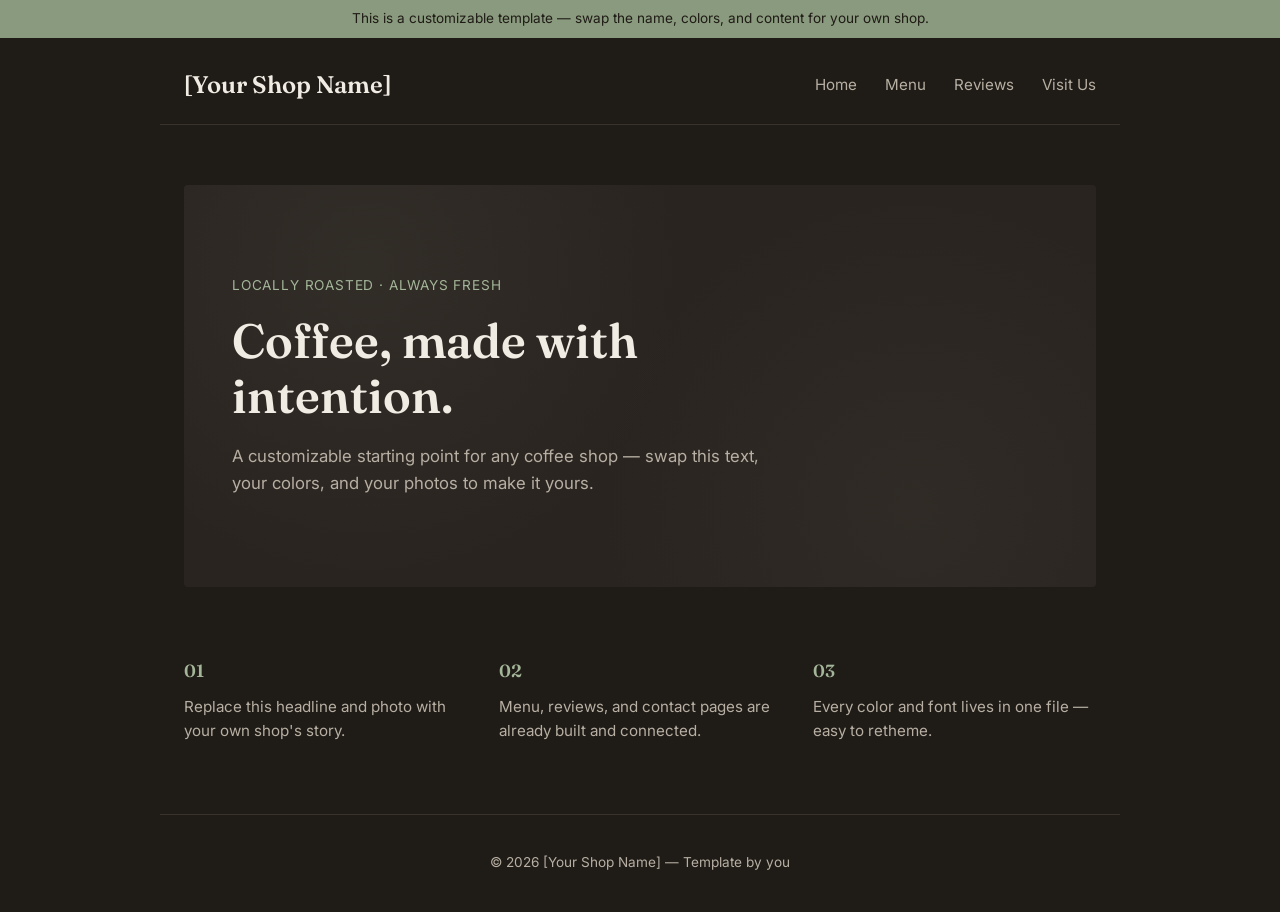
==== index.html @ 9e6f9779 "Initial commit: coffee shop template site" ====
<!DOCTYPE html>
<html lang="en">
<head>
  <meta charset="UTF-8">
  <meta name="viewport" content="width=device-width, initial-scale=1.0">
  <title>[Your Shop Name] | Coffee Shop Website Template</title>
  <link rel="stylesheet" href="css/style.css">
</head>
<body>

  <div class="template-banner">This is a customizable template — swap the name, colors, and content for your own shop.</div>

  <header>
    <h1>[Your Shop Name]</h1>
    <nav id="nav-links">
      <a href="index.html">Home</a>
      <a href="menu.html">Menu</a>
      <a href="reviews.html">Reviews</a>
      <a href="contact.html">Visit Us</a>
    </nav>
    <button id="nav-toggle" aria-label="Toggle navigation menu">☰</button>
  </header>

  <main>
    <section class="hero">
      <div class="hero-text">
        <p class="eyebrow">Locally roasted · Always fresh</p>
        <h2>Coffee, made with intention.</h2>
        <p class="hero-sub">A customizable starting point for any coffee shop — swap this text, your colors, and your photos to make it yours.</p>
      </div>
    </section>

    <section class="feature-row">
      <div class="feature">
        <h3>01</h3>
        <p>Replace this headline and photo with your own shop's story.</p>
      </div>
      <div class="feature">
        <h3>02</h3>
        <p>Menu, reviews, and contact pages are already built and connected.</p>
      </div>
      <div class="feature">
        <h3>03</h3>
        <p>Every color and font lives in one file — easy to retheme.</p>
      </div>
    </section>
  </main>

  <footer>
    <p>&copy; 2026 [Your Shop Name] — Template by you</p>
  </footer>

  <script src="js/nav-toggle.js"></script>
</body>
</html>
---- css/style.css ----
@import url('https://fonts.googleapis.com/css2?family=Fraunces:opsz,wght@9..144,400;9..144,600&family=Inter:wght@400;500;600&display=swap');

:root {
  --bg: #1f1b16;
  --bg-raised: #2a2420;
  --text: #f0ebe3;
  --text-muted: #b7afa3;
  --sage: #8a9a7e;
  --sage-bright: #a4b699;
  --line: #3a332c;
}

* {
  box-sizing: border-box;
}

body {
  margin: 0;
  font-family: "Inter", -apple-system, "Segoe UI", sans-serif;
  background-color: var(--bg);
  color: var(--text);
  line-height: 1.6;
}

h1, h2, h3 {
  font-family: "Fraunces", Georgia, serif;
  font-weight: 600;
}

.template-banner {
  background-color: var(--sage);
  color: #1f1b16;
  text-align: center;
  font-size: 0.85rem;
  padding: 8px 16px;
  font-family: "Inter", sans-serif;
}

header,
main,
footer {
  max-width: 960px;
  margin: 0 auto;
  padding: 0 24px;
}

header {
  display: flex;
  align-items: center;
  justify-content: space-between;
  flex-wrap: wrap;
  gap: 16px;
  padding-top: 28px;
  padding-bottom: 20px;
  border-bottom: 1px solid var(--line);
}

header h1 {
  font-size: 1.5rem;
  margin: 0;
  color: var(--text);
}

nav a {
  color: var(--text-muted);
  text-decoration: none;
  margin-left: 24px;
  font-size: 0.95rem;
  font-family: "Inter", sans-serif;
}

nav a:hover {
  color: var(--sage-bright);
}

#nav-toggle {
  display: none;
  background: none;
  border: 1px solid var(--sage);
  border-radius: 6px;
  font-size: 1.3rem;
  padding: 4px 12px;
  cursor: pointer;
  color: var(--text);
}

/* Hero - photo-forward feel via a textured background block instead of CCB's centered logo+text */
.hero {
  margin-top: 60px;
  padding: 90px 48px;
  border-radius: 4px;
  background-color: var(--bg-raised);
  background-image:
    radial-gradient(circle at 20% 20%, rgba(138, 154, 126, 0.08) 0%, transparent 40%),
    radial-gradient(circle at 80% 80%, rgba(138, 154, 126, 0.06) 0%, transparent 40%);
}

.hero-text {
  max-width: 540px;
}

.eyebrow {
  font-family: "Inter", sans-serif;
  font-size: 0.85rem;
  letter-spacing: 0.06em;
  text-transform: uppercase;
  color: var(--sage-bright);
  margin: 0 0 16px;
}

.hero h2 {
  font-size: 3rem;
  line-height: 1.15;
  margin: 0 0 20px;
  color: var(--text);
}

.hero-sub {
  font-size: 1.05rem;
  color: var(--text-muted);
  margin: 0;
}

/* Feature row - the "how to use this template" structure */
.feature-row {
  display: grid;
  grid-template-columns: repeat(3, 1fr);
  gap: 32px;
  margin: 70px 0;
}

.feature h3 {
  font-size: 1.1rem;
  color: var(--sage-bright);
  margin: 0 0 10px;
}

.feature p {
  font-family: "Inter", sans-serif;
  font-size: 0.95rem;
  color: var(--text-muted);
  margin: 0;
}

footer {
  padding: 24px 24px;
  margin-top: 40px;
  border-top: 1px solid var(--line);
  text-align: center;
  font-size: 0.85rem;
  color: var(--text-muted);
  font-family: "Inter", sans-serif;
}

@media (max-width: 600px) {
  header {
    flex-direction: row;
  }

  #nav-toggle {
    display: block;
  }

  #nav-links {
    display: none;
    flex-direction: column;
    width: 100%;
    order: 3;
  }

  #nav-links.nav-open {
    display: flex;
  }

  #nav-links a {
    margin: 0;
    padding: 10px 0;
    border-top: 1px solid var(--line);
  }

  .hero {
    padding: 50px 24px;
  }

  .hero h2 {
    font-size: 2.2rem;
  }

  .feature-row {
    grid-template-columns: 1fr;
  }
}

/* ---- Menu / Reviews / Visit Us shared page header ---- */
.menu-page,
.reviews-page,
.visit-page {
  padding: 50px 0 70px;
}

.menu-page h2,
.reviews-page h2,
.visit-page h2 {
  font-size: 2.4rem;
  margin: 0 0 6px;
  color: var(--text);
}

.menu-note {
  font-family: "Inter", sans-serif;
  color: var(--text-muted);
  font-style: italic;
  font-size: 0.9rem;
  margin-bottom: 36px;
}

/* Menu tabs - click to switch category, only one shown at a time */
.menu-tabs {
  display: flex;
  flex-wrap: wrap;
  gap: 8px;
  margin-bottom: 30px;
  border-bottom: 1px solid var(--line);
  padding-bottom: 16px;
}

.menu-tab {
  font-family: "Inter", sans-serif;
  font-size: 0.92rem;
  font-weight: 600;
  background: none;
  border: 1px solid var(--line);
  border-radius: 999px;
  padding: 8px 18px;
  color: var(--text-muted);
  cursor: pointer;
}

.menu-tab:hover {
  border-color: var(--sage);
  color: var(--text);
}

.menu-tab-active {
  background-color: var(--sage);
  border-color: var(--sage);
  color: #1f1b16;
}

.menu-list {
  display: flex;
  flex-direction: column;
  gap: 12px;
}

.menu-item {
  background-color: var(--bg-raised);
  border-radius: 4px;
  padding: 16px 20px;
  border: 1px solid var(--line);
}

.menu-item-top {
  display: flex;
  justify-content: space-between;
  align-items: baseline;
  font-family: "Inter", sans-serif;
  font-weight: 600;
}

.menu-item-name {
  font-size: 1.05rem;
  color: var(--text);
}

.menu-item-price {
  color: var(--sage-bright);
}

.menu-item-desc {
  margin: 8px 0 0;
  font-family: "Inter", sans-serif;
  font-size: 0.92rem;
  color: var(--text-muted);
}

/* Reviews */
.rating-summary {
  display: flex;
  align-items: baseline;
  gap: 10px;
  margin-bottom: 36px;
}

.rating-number {
  font-family: "Fraunces", Georgia, serif;
  font-size: 4.5rem;
  font-weight: 600;
  color: var(--sage-bright);
  line-height: 1;
}

.rating-out-of {
  font-family: "Inter", sans-serif;
  font-size: 1.2rem;
  color: var(--text-muted);
}

.rating-count {
  font-family: "Inter", sans-serif;
  font-size: 0.9rem;
  color: var(--text-muted);
  margin-left: 4px;
}

.review-card {
  background-color: var(--bg-raised);
  border: 1px solid var(--line);
  border-radius: 4px;
  padding: 18px 22px;
  margin-bottom: 14px;
}

.review-stars {
  color: var(--sage-bright);
  font-size: 1.1rem;
  letter-spacing: 2px;
  margin-bottom: 8px;
}

.review-summary {
  margin: 0;
  font-family: "Inter", sans-serif;
  font-size: 0.95rem;
  color: var(--text-muted);
  line-height: 1.5;
}

/* Visit Us */
.visit-tabs {
  display: flex;
  gap: 8px;
  margin-bottom: 30px;
  border-bottom: 1px solid var(--line);
  padding-bottom: 16px;
}

.locations {
  display: flex;
  flex-wrap: wrap;
  gap: 20px;
  margin: 30px 0 50px;
}

.location-card {
  background-color: var(--bg-raised);
  border: 1px solid var(--line);
  border-radius: 4px;
  padding: 24px;
  flex: 1;
  min-width: 240px;
}

.location-card h3 {
  margin: 0 0 12px;
  font-size: 1.2rem;
}

.location-address,
.location-hours {
  font-family: "Inter", sans-serif;
  color: var(--text-muted);
  font-size: 0.92rem;
  margin: 0 0 10px;
}

.location-phone {
  margin: 0 0 10px;
  font-family: "Inter", sans-serif;
  font-weight: 600;
}

.location-phone a {
  color: var(--sage-bright);
  text-decoration: none;
}

.location-phone a:hover {
  text-decoration: underline;
}

.contact-heading {
  font-size: 1.3rem;
  margin-bottom: 18px;
}

#contact-form {
  display: flex;
  flex-direction: column;
  gap: 6px;
  max-width: 460px;
  font-family: "Inter", sans-serif;
}

#contact-form label {
  font-weight: 600;
  font-size: 0.88rem;
  margin-top: 10px;
  color: var(--text-muted);
}

#contact-form input,
#contact-form textarea {
  font-family: inherit;
  font-size: 1rem;
  padding: 10px 12px;
  border: 1px solid var(--line);
  border-radius: 4px;
  background-color: var(--bg-raised);
  color: var(--text);
}

#contact-form input:focus,
#contact-form textarea:focus {
  outline: 2px solid var(--sage);
  border-color: var(--sage);
}

#contact-form button {
  margin-top: 16px;
  padding: 12px 20px;
  background-color: var(--sage);
  color: #1f1b16;
  border: none;
  border-radius: 4px;
  font-size: 1rem;
  font-weight: 600;
  font-family: inherit;
  cursor: pointer;
  align-self: flex-start;
}

#contact-form button:hover {
  background-color: var(--sage-bright);
}
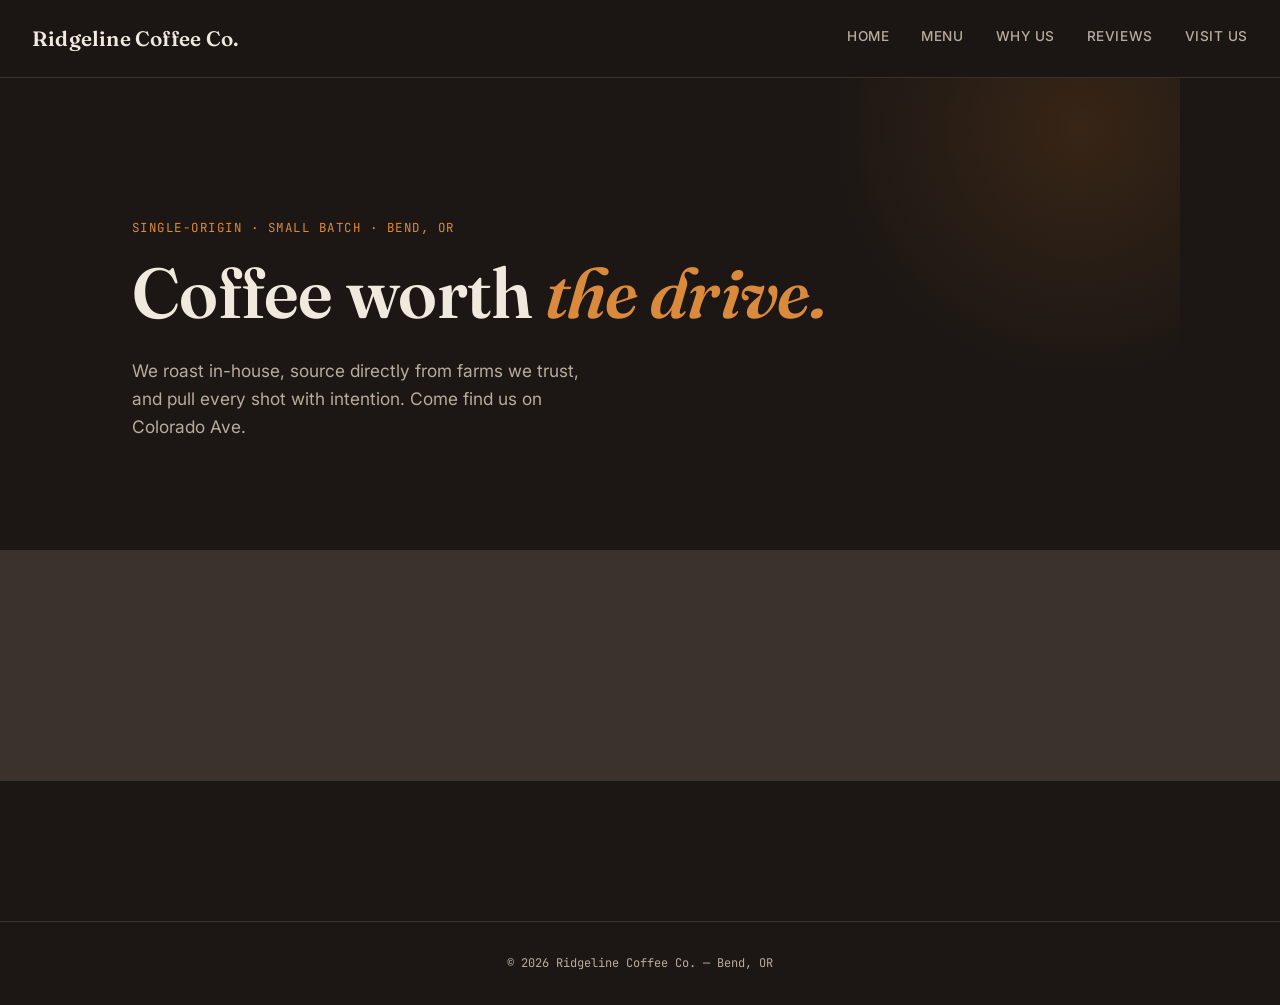
==== commit cd4ab01e: "Redesign: roastery spec-sheet style, new Why Us page" ====
--- a/index.html
+++ b/index.html
@@ -3,18 +3,19 @@
 <head>
   <meta charset="UTF-8">
   <meta name="viewport" content="width=device-width, initial-scale=1.0">
-  <title>[Your Shop Name] | Coffee Shop Website Template</title>
+  <title>Ridgeline Coffee Co. | Bend, OR</title>
+  <link rel="preconnect" href="https://fonts.googleapis.com">
+  <link href="https://fonts.googleapis.com/css2?family=Fraunces:ital,wght@0,400;0,500;0,600;1,500&family=Inter:wght@400;500;600&family=JetBrains+Mono:wght@400;500&display=swap" rel="stylesheet">
   <link rel="stylesheet" href="css/style.css">
 </head>
 <body>
 
-  <div class="template-banner">This is a customizable template — swap the name, colors, and content for your own shop.</div>
-
   <header>
-    <h1>[Your Shop Name]</h1>
+    <h1>Ridgeline Coffee Co.</h1>
     <nav id="nav-links">
       <a href="index.html">Home</a>
       <a href="menu.html">Menu</a>
+      <a href="why-us.html">Why Us</a>
       <a href="reviews.html">Reviews</a>
       <a href="contact.html">Visit Us</a>
     </nav>
@@ -23,33 +24,35 @@
 
   <main>
     <section class="hero">
-      <div class="hero-text">
-        <p class="eyebrow">Locally roasted · Always fresh</p>
-        <h2>Coffee, made with intention.</h2>
-        <p class="hero-sub">A customizable starting point for any coffee shop — swap this text, your colors, and your photos to make it yours.</p>
-      </div>
+      <p class="eyebrow">Single-origin · Small batch · Bend, OR</p>
+      <h2>Coffee worth <em>the drive.</em></h2>
+      <p class="hero-sub">We roast in-house, source directly from farms we trust, and pull every shot with intention. Come find us on Colorado Ave.</p>
     </section>
 
     <section class="feature-row">
-      <div class="feature">
-        <h3>01</h3>
-        <p>Replace this headline and photo with your own shop's story.</p>
+      <div class="feature reveal">
+        <p class="feature-num">01 / Roasting</p>
+        <h3>In-house roasting</h3>
+        <p>Every bean we serve is roasted right here in Bend — never shipped in pre-roasted from a warehouse.</p>
       </div>
-      <div class="feature">
-        <h3>02</h3>
-        <p>Menu, reviews, and contact pages are already built and connected.</p>
+      <div class="feature reveal">
+        <p class="feature-num">02 / Sourcing</p>
+        <h3>Direct trade</h3>
+        <p>We work directly with farms in Ethiopia, Colombia, and Guatemala. The chalkboard tells you exactly where your cup came from.</p>
       </div>
-      <div class="feature">
-        <h3>03</h3>
-        <p>Every color and font lives in one file — easy to retheme.</p>
+      <div class="feature reveal">
+        <p class="feature-num">03 / Since 2019</p>
+        <h3>A Bend fixture</h3>
+        <p>Founded by Maya Sorensen, Ridgeline has been a neighborhood staple on the west side of Bend since day one.</p>
       </div>
     </section>
   </main>
 
   <footer>
-    <p>&copy; 2026 [Your Shop Name] — Template by you</p>
+    <p>&copy; 2026 Ridgeline Coffee Co. — Bend, OR</p>
   </footer>
 
   <script src="js/nav-toggle.js"></script>
+  <script src="js/scroll-reveal.js"></script>
 </body>
 </html>
--- a/css/style.css
+++ b/css/style.css
@@ -1,445 +1,673 @@
-@import url('https://fonts.googleapis.com/css2?family=Fraunces:opsz,wght@9..144,400;9..144,600&family=Inter:wght@400;500;600&display=swap');
-
+/* ===== Tokens ===== */
 :root {
-  --bg: #1f1b16;
-  --bg-raised: #2a2420;
-  --text: #f0ebe3;
-  --text-muted: #b7afa3;
-  --sage: #8a9a7e;
-  --sage-bright: #a4b699;
-  --line: #3a332c;
+  --bg: #1C1714;
+  --bg-elevated: #251E19;
+  --text: #F0E9DE;
+  --text-muted: #B8AC9C;
+  --accent: #B5651D;
+  --accent-bright: #D98A3D;
+  --line: #3A322B;
+  --font-display: "Fraunces", serif;
+  --font-body: "Inter", sans-serif;
+  --font-mono: "JetBrains Mono", "Courier New", monospace;
 }
 
 * {
   box-sizing: border-box;
 }
 
+html {
+  scroll-behavior: smooth;
+}
+
 body {
   margin: 0;
-  font-family: "Inter", -apple-system, "Segoe UI", sans-serif;
   background-color: var(--bg);
   color: var(--text);
+  font-family: var(--font-body);
   line-height: 1.6;
-}
-
-h1, h2, h3 {
-  font-family: "Fraunces", Georgia, serif;
-  font-weight: 600;
-}
-
-.template-banner {
-  background-color: var(--sage);
-  color: #1f1b16;
-  text-align: center;
-  font-size: 0.85rem;
-  padding: 8px 16px;
-  font-family: "Inter", sans-serif;
-}
-
-header,
-main,
-footer {
-  max-width: 960px;
+  -webkit-font-smoothing: antialiased;
+}
+
+a {
+  color: inherit;
+}
+
+img {
+  max-width: 100%;
+  display: block;
+}
+
+.wrap {
+  max-width: 1080px;
   margin: 0 auto;
-  padding: 0 24px;
-}
-
+  padding: 0 32px;
+}
+
+/* ===== Reveal-on-scroll ===== */
+.reveal {
+  opacity: 0;
+  transform: translateY(24px);
+  transition: opacity 0.8s cubic-bezier(0.16, 1, 0.3, 1), transform 0.8s cubic-bezier(0.16, 1, 0.3, 1);
+}
+
+.reveal.is-visible {
+  opacity: 1;
+  transform: translateY(0);
+}
+
+@media (prefers-reduced-motion: reduce) {
+  .reveal {
+    opacity: 1;
+    transform: none;
+    transition: none;
+  }
+  html {
+    scroll-behavior: auto;
+  }
+}
+
+/* ===== Header ===== */
 header {
+  position: sticky;
+  top: 0;
+  z-index: 100;
   display: flex;
   align-items: center;
   justify-content: space-between;
-  flex-wrap: wrap;
-  gap: 16px;
-  padding-top: 28px;
-  padding-bottom: 20px;
+  padding: 22px 32px;
+  background-color: rgba(28, 23, 20, 0.88);
+  backdrop-filter: blur(10px);
   border-bottom: 1px solid var(--line);
 }
 
 header h1 {
-  font-size: 1.5rem;
-  margin: 0;
+  font-family: var(--font-display);
+  font-size: 1.3rem;
+  font-weight: 600;
+  letter-spacing: 0.01em;
+  margin: 0;
+}
+
+nav#nav-links {
+  display: flex;
+  gap: 32px;
+}
+
+nav#nav-links a {
+  text-decoration: none;
+  color: var(--text-muted);
+  font-size: 0.85rem;
+  letter-spacing: 0.04em;
+  text-transform: uppercase;
+  font-weight: 500;
+  position: relative;
+  padding-bottom: 4px;
+  transition: color 0.25s ease;
+}
+
+nav#nav-links a::after {
+  content: "";
+  position: absolute;
+  left: 0;
+  bottom: 0;
+  width: 0;
+  height: 1px;
+  background-color: var(--accent-bright);
+  transition: width 0.3s ease;
+}
+
+nav#nav-links a:hover {
   color: var(--text);
 }
 
-nav a {
-  color: var(--text-muted);
-  text-decoration: none;
-  margin-left: 24px;
-  font-size: 0.95rem;
-  font-family: "Inter", sans-serif;
-}
-
-nav a:hover {
-  color: var(--sage-bright);
+nav#nav-links a:hover::after {
+  width: 100%;
 }
 
 #nav-toggle {
   display: none;
   background: none;
-  border: 1px solid var(--sage);
-  border-radius: 6px;
-  font-size: 1.3rem;
-  padding: 4px 12px;
+  border: none;
+  color: var(--text);
+  font-size: 1.4rem;
   cursor: pointer;
-  color: var(--text);
-}
-
-/* Hero - photo-forward feel via a textured background block instead of CCB's centered logo+text */
+}
+
+/* ===== Hero ===== */
 .hero {
-  margin-top: 60px;
-  padding: 90px 48px;
-  border-radius: 4px;
-  background-color: var(--bg-raised);
-  background-image:
-    radial-gradient(circle at 20% 20%, rgba(138, 154, 126, 0.08) 0%, transparent 40%),
-    radial-gradient(circle at 80% 80%, rgba(138, 154, 126, 0.06) 0%, transparent 40%);
-}
-
-.hero-text {
-  max-width: 540px;
+  position: relative;
+  padding: 140px 32px 110px;
+  max-width: 1080px;
+  margin: 0 auto;
+  overflow: hidden;
+}
+
+.hero::before {
+  content: "";
+  position: absolute;
+  top: -200px;
+  right: -150px;
+  width: 500px;
+  height: 500px;
+  background: radial-gradient(circle, rgba(181, 101, 29, 0.18) 0%, transparent 70%);
+  pointer-events: none;
 }
 
 .eyebrow {
-  font-family: "Inter", sans-serif;
-  font-size: 0.85rem;
-  letter-spacing: 0.06em;
+  font-family: var(--font-mono);
+  font-size: 0.78rem;
+  letter-spacing: 0.12em;
   text-transform: uppercase;
-  color: var(--sage-bright);
-  margin: 0 0 16px;
+  color: var(--accent-bright);
+  margin: 0 0 18px;
+  opacity: 0;
+  animation: rise 0.7s cubic-bezier(0.16, 1, 0.3, 1) 0.1s forwards;
 }
 
 .hero h2 {
-  font-size: 3rem;
-  line-height: 1.15;
-  margin: 0 0 20px;
-  color: var(--text);
+  font-family: var(--font-display);
+  font-size: clamp(2.6rem, 6vw, 4.4rem);
+  font-weight: 600;
+  line-height: 1.04;
+  letter-spacing: -0.01em;
+  margin: 0 0 28px;
+  max-width: 760px;
+  opacity: 0;
+  animation: rise 0.8s cubic-bezier(0.16, 1, 0.3, 1) 0.25s forwards;
+}
+
+.hero h2 em {
+  font-style: italic;
+  color: var(--accent-bright);
 }
 
 .hero-sub {
-  font-size: 1.05rem;
-  color: var(--text-muted);
-  margin: 0;
-}
-
-/* Feature row - the "how to use this template" structure */
+  font-size: 1.08rem;
+  color: var(--text-muted);
+  max-width: 480px;
+  margin: 0;
+  opacity: 0;
+  animation: rise 0.8s cubic-bezier(0.16, 1, 0.3, 1) 0.4s forwards;
+}
+
+@keyframes rise {
+  from { opacity: 0; transform: translateY(18px); }
+  to { opacity: 1; transform: translateY(0); }
+}
+
+/* ===== Feature row ===== */
 .feature-row {
   display: grid;
   grid-template-columns: repeat(3, 1fr);
-  gap: 32px;
-  margin: 70px 0;
+  gap: 1px;
+  background-color: var(--line);
+  border-top: 1px solid var(--line);
+  border-bottom: 1px solid var(--line);
+  margin-bottom: 140px;
+}
+
+.feature {
+  background-color: var(--bg);
+  padding: 44px 36px;
+}
+
+.feature-num {
+  font-family: var(--font-mono);
+  font-size: 0.78rem;
+  color: var(--accent-bright);
+  margin: 0 0 14px;
 }
 
 .feature h3 {
-  font-size: 1.1rem;
-  color: var(--sage-bright);
+  font-family: var(--font-display);
+  font-size: 1.3rem;
+  font-weight: 600;
   margin: 0 0 10px;
 }
 
 .feature p {
-  font-family: "Inter", sans-serif;
+  font-size: 0.92rem;
+  color: var(--text-muted);
+  margin: 0;
+  line-height: 1.65;
+}
+
+/* ===== Section heading shared ===== */
+.section-heading {
+  padding: 0 32px;
+  max-width: 1080px;
+  margin: 0 auto 50px;
+}
+
+.section-heading h2 {
+  font-family: var(--font-display);
+  font-size: clamp(2rem, 4vw, 2.8rem);
+  font-weight: 600;
+  margin: 8px 0 0;
+}
+
+/* ===== Menu — spec sheet style ===== */
+.menu-page {
+  padding: 70px 0 90px;
+}
+
+.menu-tabs {
+  display: flex;
+  gap: 8px;
+  flex-wrap: wrap;
+  margin-bottom: 48px;
+  padding: 0 32px;
+  max-width: 1080px;
+  margin-left: auto;
+  margin-right: auto;
+}
+
+.menu-tab {
+  font-family: var(--font-mono);
+  font-size: 0.8rem;
+  letter-spacing: 0.04em;
+  text-transform: uppercase;
+  background: none;
+  border: 1px solid var(--line);
+  color: var(--text-muted);
+  padding: 10px 18px;
+  border-radius: 100px;
+  cursor: pointer;
+  transition: all 0.25s ease;
+}
+
+.menu-tab:hover {
+  border-color: var(--accent);
+  color: var(--text);
+}
+
+.menu-tab-active {
+  background-color: var(--accent);
+  border-color: var(--accent);
+  color: var(--bg);
+  font-weight: 600;
+}
+
+.menu-list {
+  max-width: 1080px;
+  margin: 0 auto;
+  padding: 0 32px;
+  display: grid;
+  grid-template-columns: repeat(2, 1fr);
+  gap: 16px;
+}
+
+.menu-item {
+  background-color: var(--bg-elevated);
+  border: 1px solid var(--line);
+  border-radius: 4px;
+  padding: 26px 28px;
+  transition: transform 0.3s cubic-bezier(0.16, 1, 0.3, 1), border-color 0.3s ease;
+}
+
+.menu-item:hover {
+  transform: translateY(-4px);
+  border-color: var(--accent);
+}
+
+.menu-item-top {
+  display: flex;
+  justify-content: space-between;
+  align-items: baseline;
+  margin-bottom: 6px;
+}
+
+.menu-item-name {
+  font-family: var(--font-display);
+  font-size: 1.2rem;
+  font-weight: 600;
+}
+
+.menu-item-price {
+  font-family: var(--font-mono);
   font-size: 0.95rem;
-  color: var(--text-muted);
-  margin: 0;
-}
-
+  color: var(--accent-bright);
+}
+
+.menu-item-desc {
+  font-size: 0.88rem;
+  color: var(--text-muted);
+  margin: 0 0 16px;
+  line-height: 1.55;
+}
+
+.menu-item-spec {
+  display: flex;
+  flex-wrap: wrap;
+  gap: 6px 18px;
+  font-family: var(--font-mono);
+  font-size: 0.72rem;
+  letter-spacing: 0.03em;
+  color: var(--text-muted);
+  border-top: 1px solid var(--line);
+  padding-top: 14px;
+}
+
+.menu-item-spec span {
+  white-space: nowrap;
+}
+
+.menu-item-spec b {
+  color: var(--accent-bright);
+  font-weight: 500;
+  text-transform: uppercase;
+  font-size: 0.65rem;
+  margin-right: 4px;
+}
+
+/* ===== Reviews ===== */
+.reviews-page {
+  padding: 70px 0 90px;
+}
+
+.reviews-summary {
+  text-align: center;
+  padding: 0 32px;
+  max-width: 1080px;
+  margin: 0 auto 60px;
+}
+
+.avg-rating {
+  font-family: var(--font-display);
+  font-size: clamp(4rem, 10vw, 6.5rem);
+  font-weight: 600;
+  line-height: 1;
+  color: var(--accent-bright);
+  margin: 0;
+}
+
+.avg-rating-label {
+  font-family: var(--font-mono);
+  font-size: 0.8rem;
+  letter-spacing: 0.08em;
+  text-transform: uppercase;
+  color: var(--text-muted);
+  margin: 10px 0 0;
+}
+
+.review-list {
+  max-width: 760px;
+  margin: 0 auto;
+  padding: 0 32px;
+  display: flex;
+  flex-direction: column;
+  gap: 1px;
+}
+
+.review-card {
+  padding: 28px 0;
+  border-top: 1px solid var(--line);
+}
+
+.review-card:last-child {
+  border-bottom: 1px solid var(--line);
+}
+
+.review-stars {
+  color: var(--accent-bright);
+  font-size: 0.9rem;
+  margin: 0 0 10px;
+  letter-spacing: 2px;
+}
+
+.review-summary {
+  font-size: 0.98rem;
+  color: var(--text);
+  margin: 0;
+  line-height: 1.7;
+}
+
+/* ===== Visit / Contact ===== */
+.visit-page {
+  padding: 70px 0 90px;
+  max-width: 1080px;
+  margin: 0 auto;
+}
+
+.visit-tabs {
+  display: flex;
+  gap: 8px;
+  margin: 0 32px 48px;
+}
+
+.locations {
+  padding: 0 32px;
+}
+
+.location-card {
+  background-color: var(--bg-elevated);
+  border: 1px solid var(--line);
+  border-radius: 4px;
+  padding: 36px;
+  max-width: 420px;
+}
+
+.location-card h3 {
+  font-family: var(--font-display);
+  font-size: 1.4rem;
+  margin: 0 0 16px;
+}
+
+.location-address,
+.location-hours {
+  color: var(--text-muted);
+  font-size: 0.92rem;
+  line-height: 1.7;
+  margin: 0 0 14px;
+}
+
+.location-phone {
+  margin: 0 0 14px;
+}
+
+.location-phone a {
+  color: var(--accent-bright);
+  text-decoration: none;
+  font-family: var(--font-mono);
+  font-size: 0.95rem;
+}
+
+.visit-panel form {
+  padding: 0 32px;
+  max-width: 480px;
+  display: flex;
+  flex-direction: column;
+  gap: 6px;
+}
+
+.visit-panel label {
+  font-family: var(--font-mono);
+  font-size: 0.75rem;
+  letter-spacing: 0.05em;
+  text-transform: uppercase;
+  color: var(--text-muted);
+  margin-top: 14px;
+}
+
+.visit-panel input,
+.visit-panel textarea {
+  background-color: var(--bg-elevated);
+  border: 1px solid var(--line);
+  border-radius: 4px;
+  color: var(--text);
+  padding: 12px 14px;
+  font-family: var(--font-body);
+  font-size: 0.95rem;
+  resize: vertical;
+}
+
+.visit-panel input:focus,
+.visit-panel textarea:focus {
+  outline: none;
+  border-color: var(--accent);
+}
+
+.visit-panel button {
+  margin-top: 22px;
+  align-self: flex-start;
+  background-color: var(--accent);
+  color: var(--bg);
+  border: none;
+  padding: 13px 28px;
+  border-radius: 100px;
+  font-weight: 600;
+  font-size: 0.92rem;
+  cursor: pointer;
+  transition: background-color 0.25s ease;
+}
+
+.visit-panel button:hover {
+  background-color: var(--accent-bright);
+}
+
+/* ===== Footer ===== */
 footer {
-  padding: 24px 24px;
-  margin-top: 40px;
   border-top: 1px solid var(--line);
+  padding: 32px;
   text-align: center;
-  font-size: 0.85rem;
-  color: var(--text-muted);
-  font-family: "Inter", sans-serif;
-}
-
-@media (max-width: 600px) {
-  header {
-    flex-direction: row;
+}
+
+footer p {
+  font-family: var(--font-mono);
+  font-size: 0.75rem;
+  color: var(--text-muted);
+  margin: 0;
+}
+
+/* ===== Why Us page ===== */
+.why-page {
+  padding-bottom: 100px;
+}
+
+.stat-row {
+  display: grid;
+  grid-template-columns: repeat(4, 1fr);
+  gap: 1px;
+  background-color: var(--line);
+  border-top: 1px solid var(--line);
+  border-bottom: 1px solid var(--line);
+  margin-bottom: 90px;
+}
+
+.stat {
+  background-color: var(--bg);
+  padding: 36px 28px;
+  text-align: center;
+}
+
+.stat-num {
+  font-family: var(--font-display);
+  font-size: 2.2rem;
+  font-weight: 600;
+  color: var(--accent-bright);
+  margin: 0 0 6px;
+}
+
+.stat-label {
+  font-family: var(--font-mono);
+  font-size: 0.7rem;
+  letter-spacing: 0.06em;
+  text-transform: uppercase;
+  color: var(--text-muted);
+  margin: 0;
+}
+
+.process-list {
+  max-width: 760px;
+  margin: 0 auto;
+  padding: 0 32px;
+}
+
+.process-row {
+  display: grid;
+  grid-template-columns: 80px 1fr;
+  gap: 24px;
+  padding: 36px 0;
+  border-top: 1px solid var(--line);
+}
+
+.process-row:last-child {
+  border-bottom: 1px solid var(--line);
+}
+
+.process-num {
+  font-family: var(--font-mono);
+  font-size: 0.95rem;
+  color: var(--accent-bright);
+  margin: 0;
+  padding-top: 4px;
+}
+
+.process-body h3 {
+  font-family: var(--font-display);
+  font-size: 1.4rem;
+  font-weight: 600;
+  margin: 0 0 10px;
+}
+
+.process-body p {
+  font-size: 0.96rem;
+  color: var(--text-muted);
+  margin: 0;
+  line-height: 1.7;
+  max-width: 560px;
+}
+
+@media (max-width: 760px) {
+  .stat-row {
+    grid-template-columns: repeat(2, 1fr);
+  }
+
+  .process-row {
+    grid-template-columns: 1fr;
+    gap: 8px;
+  }
+}
+
+/* ===== Mobile ===== */
+@media (max-width: 760px) {
+  nav#nav-links {
+    position: absolute;
+    top: 100%;
+    left: 0;
+    right: 0;
+    flex-direction: column;
+    gap: 0;
+    background-color: var(--bg);
+    border-bottom: 1px solid var(--line);
+    max-height: 0;
+    overflow: hidden;
+    transition: max-height 0.3s ease;
+  }
+
+  nav#nav-links.nav-open {
+    max-height: 300px;
+  }
+
+  nav#nav-links a {
+    padding: 16px 32px;
+    border-top: 1px solid var(--line);
   }
 
   #nav-toggle {
     display: block;
   }
 
-  #nav-links {
-    display: none;
-    flex-direction: column;
-    width: 100%;
-    order: 3;
-  }
-
-  #nav-links.nav-open {
-    display: flex;
-  }
-
-  #nav-links a {
-    margin: 0;
-    padding: 10px 0;
-    border-top: 1px solid var(--line);
-  }
-
-  .hero {
-    padding: 50px 24px;
-  }
-
-  .hero h2 {
-    font-size: 2.2rem;
-  }
-
   .feature-row {
     grid-template-columns: 1fr;
   }
-}
-
-/* ---- Menu / Reviews / Visit Us shared page header ---- */
-.menu-page,
-.reviews-page,
-.visit-page {
-  padding: 50px 0 70px;
-}
-
-.menu-page h2,
-.reviews-page h2,
-.visit-page h2 {
-  font-size: 2.4rem;
-  margin: 0 0 6px;
-  color: var(--text);
-}
-
-.menu-note {
-  font-family: "Inter", sans-serif;
-  color: var(--text-muted);
-  font-style: italic;
-  font-size: 0.9rem;
-  margin-bottom: 36px;
-}
-
-/* Menu tabs - click to switch category, only one shown at a time */
-.menu-tabs {
-  display: flex;
-  flex-wrap: wrap;
-  gap: 8px;
-  margin-bottom: 30px;
-  border-bottom: 1px solid var(--line);
-  padding-bottom: 16px;
-}
-
-.menu-tab {
-  font-family: "Inter", sans-serif;
-  font-size: 0.92rem;
-  font-weight: 600;
-  background: none;
-  border: 1px solid var(--line);
-  border-radius: 999px;
-  padding: 8px 18px;
-  color: var(--text-muted);
-  cursor: pointer;
-}
-
-.menu-tab:hover {
-  border-color: var(--sage);
-  color: var(--text);
-}
-
-.menu-tab-active {
-  background-color: var(--sage);
-  border-color: var(--sage);
-  color: #1f1b16;
-}
-
-.menu-list {
-  display: flex;
-  flex-direction: column;
-  gap: 12px;
-}
-
-.menu-item {
-  background-color: var(--bg-raised);
-  border-radius: 4px;
-  padding: 16px 20px;
-  border: 1px solid var(--line);
-}
-
-.menu-item-top {
-  display: flex;
-  justify-content: space-between;
-  align-items: baseline;
-  font-family: "Inter", sans-serif;
-  font-weight: 600;
-}
-
-.menu-item-name {
-  font-size: 1.05rem;
-  color: var(--text);
-}
-
-.menu-item-price {
-  color: var(--sage-bright);
-}
-
-.menu-item-desc {
-  margin: 8px 0 0;
-  font-family: "Inter", sans-serif;
-  font-size: 0.92rem;
-  color: var(--text-muted);
-}
-
-/* Reviews */
-.rating-summary {
-  display: flex;
-  align-items: baseline;
-  gap: 10px;
-  margin-bottom: 36px;
-}
-
-.rating-number {
-  font-family: "Fraunces", Georgia, serif;
-  font-size: 4.5rem;
-  font-weight: 600;
-  color: var(--sage-bright);
-  line-height: 1;
-}
-
-.rating-out-of {
-  font-family: "Inter", sans-serif;
-  font-size: 1.2rem;
-  color: var(--text-muted);
-}
-
-.rating-count {
-  font-family: "Inter", sans-serif;
-  font-size: 0.9rem;
-  color: var(--text-muted);
-  margin-left: 4px;
-}
-
-.review-card {
-  background-color: var(--bg-raised);
-  border: 1px solid var(--line);
-  border-radius: 4px;
-  padding: 18px 22px;
-  margin-bottom: 14px;
-}
-
-.review-stars {
-  color: var(--sage-bright);
-  font-size: 1.1rem;
-  letter-spacing: 2px;
-  margin-bottom: 8px;
-}
-
-.review-summary {
-  margin: 0;
-  font-family: "Inter", sans-serif;
-  font-size: 0.95rem;
-  color: var(--text-muted);
-  line-height: 1.5;
-}
-
-/* Visit Us */
-.visit-tabs {
-  display: flex;
-  gap: 8px;
-  margin-bottom: 30px;
-  border-bottom: 1px solid var(--line);
-  padding-bottom: 16px;
-}
-
-.locations {
-  display: flex;
-  flex-wrap: wrap;
-  gap: 20px;
-  margin: 30px 0 50px;
-}
-
-.location-card {
-  background-color: var(--bg-raised);
-  border: 1px solid var(--line);
-  border-radius: 4px;
-  padding: 24px;
-  flex: 1;
-  min-width: 240px;
-}
-
-.location-card h3 {
-  margin: 0 0 12px;
-  font-size: 1.2rem;
-}
-
-.location-address,
-.location-hours {
-  font-family: "Inter", sans-serif;
-  color: var(--text-muted);
-  font-size: 0.92rem;
-  margin: 0 0 10px;
-}
-
-.location-phone {
-  margin: 0 0 10px;
-  font-family: "Inter", sans-serif;
-  font-weight: 600;
-}
-
-.location-phone a {
-  color: var(--sage-bright);
-  text-decoration: none;
-}
-
-.location-phone a:hover {
-  text-decoration: underline;
-}
-
-.contact-heading {
-  font-size: 1.3rem;
-  margin-bottom: 18px;
-}
-
-#contact-form {
-  display: flex;
-  flex-direction: column;
-  gap: 6px;
-  max-width: 460px;
-  font-family: "Inter", sans-serif;
-}
-
-#contact-form label {
-  font-weight: 600;
-  font-size: 0.88rem;
-  margin-top: 10px;
-  color: var(--text-muted);
-}
-
-#contact-form input,
-#contact-form textarea {
-  font-family: inherit;
-  font-size: 1rem;
-  padding: 10px 12px;
-  border: 1px solid var(--line);
-  border-radius: 4px;
-  background-color: var(--bg-raised);
-  color: var(--text);
-}
-
-#contact-form input:focus,
-#contact-form textarea:focus {
-  outline: 2px solid var(--sage);
-  border-color: var(--sage);
-}
-
-#contact-form button {
-  margin-top: 16px;
-  padding: 12px 20px;
-  background-color: var(--sage);
-  color: #1f1b16;
-  border: none;
-  border-radius: 4px;
-  font-size: 1rem;
-  font-weight: 600;
-  font-family: inherit;
-  cursor: pointer;
-  align-self: flex-start;
-}
-
-#contact-form button:hover {
-  background-color: var(--sage-bright);
-}
+
+  .menu-list {
+    grid-template-columns: 1fr;
+  }
+
+  .hero {
+    padding: 100px 24px 70px;
+  }
+}
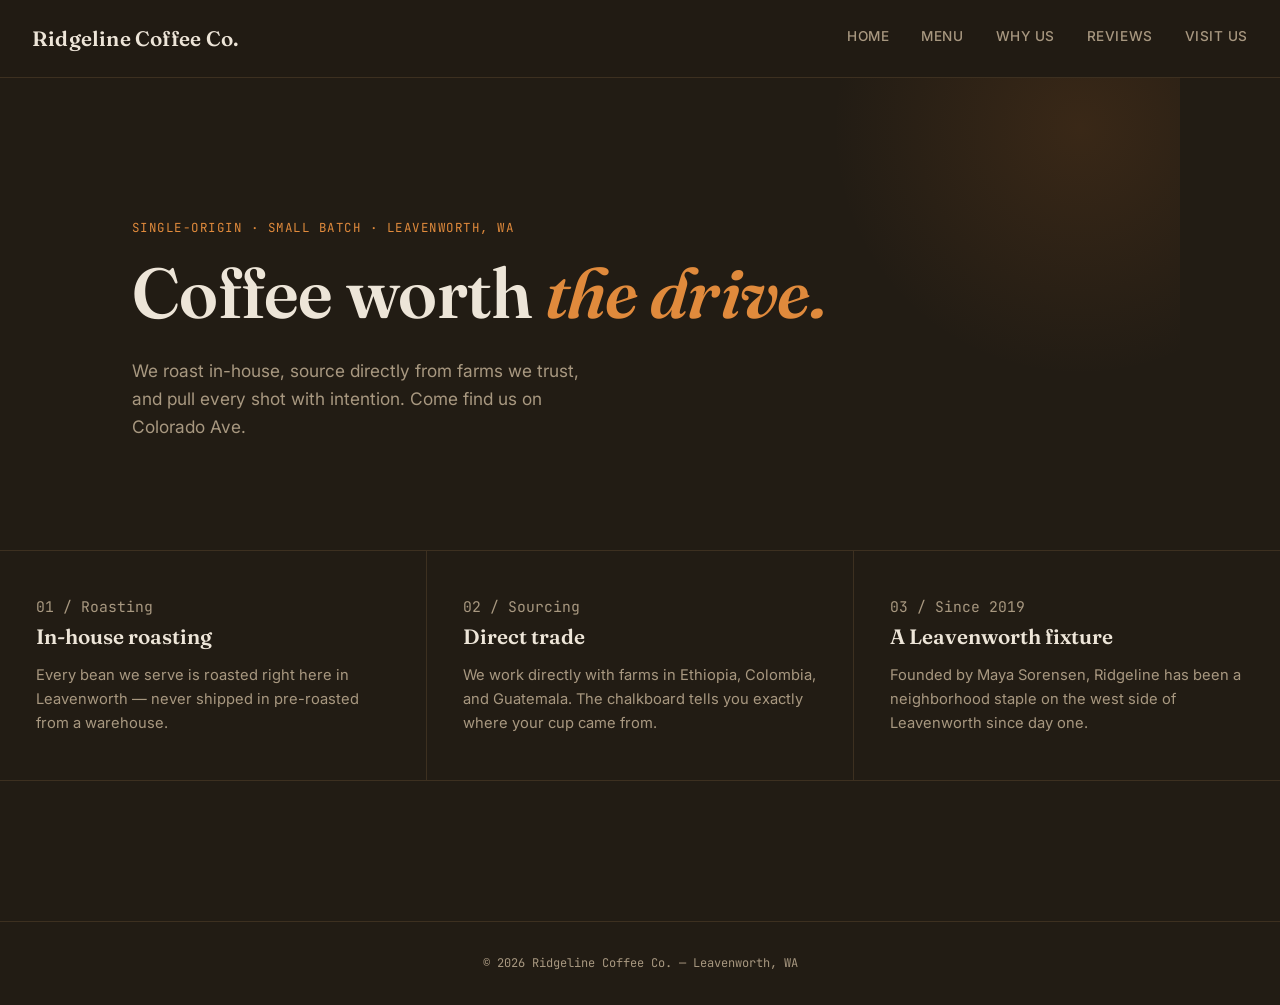
==== commit 04c67321: "Mid-tone warm theme, Leavenworth WA" ====
--- a/index.html
+++ b/index.html
@@ -3,7 +3,7 @@
 <head>
   <meta charset="UTF-8">
   <meta name="viewport" content="width=device-width, initial-scale=1.0">
-  <title>Ridgeline Coffee Co. | Bend, OR</title>
+  <title>Ridgeline Coffee Co. | Leavenworth, WA</title>
   <link rel="preconnect" href="https://fonts.googleapis.com">
   <link href="https://fonts.googleapis.com/css2?family=Fraunces:ital,wght@0,400;0,500;0,600;1,500&family=Inter:wght@400;500;600&family=JetBrains+Mono:wght@400;500&display=swap" rel="stylesheet">
   <link rel="stylesheet" href="css/style.css">
@@ -24,7 +24,7 @@
 
   <main>
     <section class="hero">
-      <p class="eyebrow">Single-origin · Small batch · Bend, OR</p>
+      <p class="eyebrow">Single-origin · Small batch · Leavenworth, WA</p>
       <h2>Coffee worth <em>the drive.</em></h2>
       <p class="hero-sub">We roast in-house, source directly from farms we trust, and pull every shot with intention. Come find us on Colorado Ave.</p>
     </section>
@@ -33,7 +33,7 @@
       <div class="feature reveal">
         <p class="feature-num">01 / Roasting</p>
         <h3>In-house roasting</h3>
-        <p>Every bean we serve is roasted right here in Bend — never shipped in pre-roasted from a warehouse.</p>
+        <p>Every bean we serve is roasted right here in Leavenworth — never shipped in pre-roasted from a warehouse.</p>
       </div>
       <div class="feature reveal">
         <p class="feature-num">02 / Sourcing</p>
@@ -42,14 +42,14 @@
       </div>
       <div class="feature reveal">
         <p class="feature-num">03 / Since 2019</p>
-        <h3>A Bend fixture</h3>
-        <p>Founded by Maya Sorensen, Ridgeline has been a neighborhood staple on the west side of Bend since day one.</p>
+        <h3>A Leavenworth fixture</h3>
+        <p>Founded by Maya Sorensen, Ridgeline has been a neighborhood staple on the west side of Leavenworth since day one.</p>
       </div>
     </section>
   </main>
 
   <footer>
-    <p>&copy; 2026 Ridgeline Coffee Co. — Bend, OR</p>
+    <p>&copy; 2026 Ridgeline Coffee Co. — Leavenworth, WA</p>
   </footer>
 
   <script src="js/nav-toggle.js"></script>
--- a/css/style.css
+++ b/css/style.css
@@ -1,12 +1,12 @@
 /* ===== Tokens ===== */
 :root {
-  --bg: #1C1714;
-  --bg-elevated: #251E19;
-  --text: #F0E9DE;
-  --text-muted: #B8AC9C;
-  --accent: #B5651D;
-  --accent-bright: #D98A3D;
-  --line: #3A322B;
+  --bg: #221c14;
+  --bg-elevated: #2e2518;
+  --text: #ede5d8;
+  --text-muted: #a89880;
+  --accent: #c8712a;
+  --accent-bright: #e08a3c;
+  --line: #3d3020;
   --font-display: "Fraunces", serif;
   --font-body: "Inter", sans-serif;
   --font-mono: "JetBrains Mono", "Courier New", monospace;
@@ -76,7 +76,7 @@
   align-items: center;
   justify-content: space-between;
   padding: 22px 32px;
-  background-color: rgba(28, 23, 20, 0.88);
+  background-color: rgba(34, 28, 20, 0.92);
   backdrop-filter: blur(10px);
   border-bottom: 1px solid var(--line);
 }
@@ -150,7 +150,7 @@
   right: -150px;
   width: 500px;
   height: 500px;
-  background: radial-gradient(circle, rgba(181, 101, 29, 0.18) 0%, transparent 70%);
+  background: radial-gradient(circle, rgba(200, 113, 42, 0.14) 0%, transparent 70%);
   pointer-events: none;
 }
 
